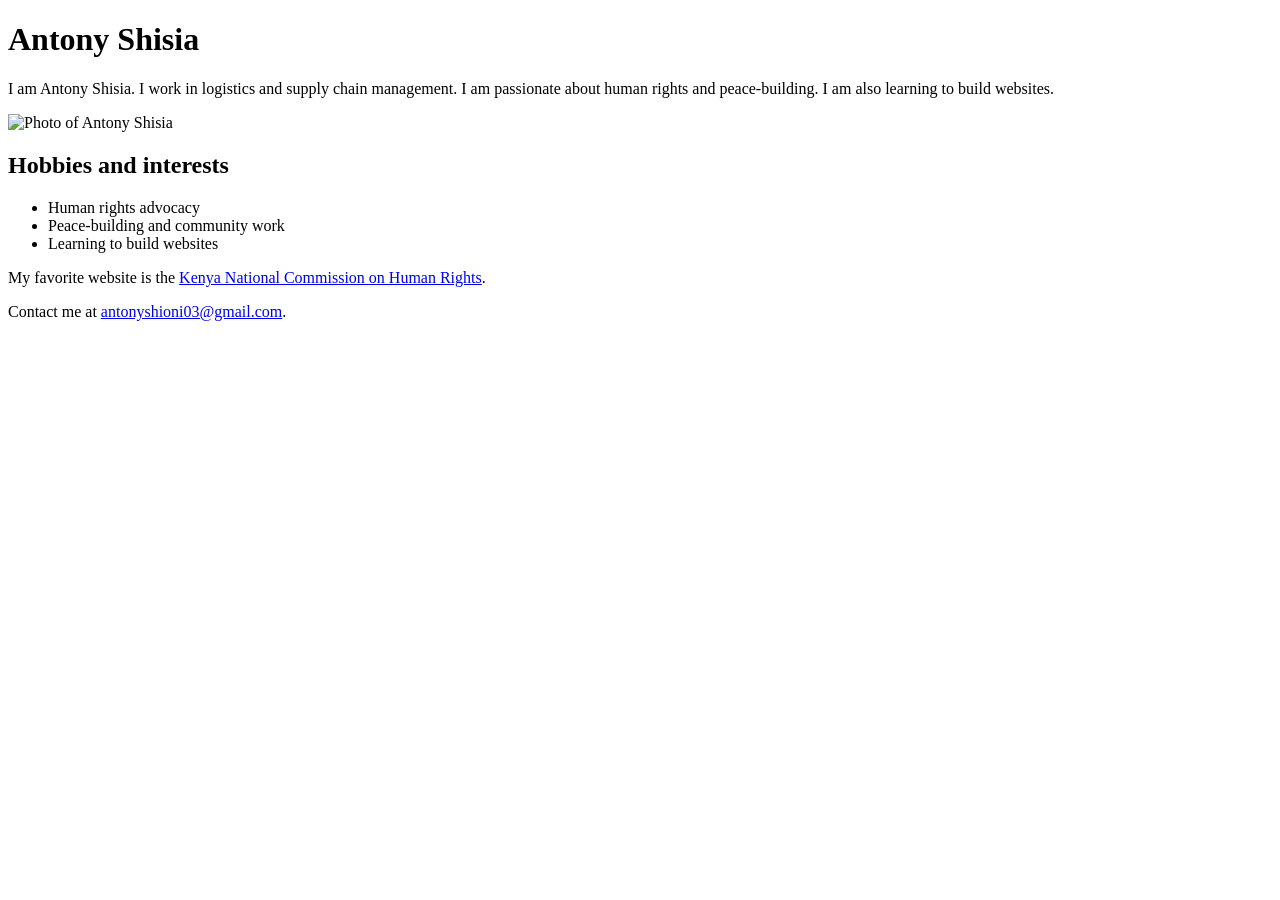
==== index.html @ 663ca8ed "Add files via upload" ====
<!DOCTYPE html>
<html lang="en">
<head>
    <meta charset="UTF-8">
    <meta name="viewport" content="width=device-width, initial-scale=1.0">
    <title>Antony Shisia - About Me</title>
</head>
<body>
    <h1>Antony Shisia</h1>
 
    <p>
        I am Antony Shisia. I work in logistics and supply chain management. I am passionate about human rights and peace-building. I am also learning to build websites.
    </p>
 
    <img
    src="images/antony.png"
    alt="Photo of Antony Shisia"
        width="400"
        height="300"
    >
 
    <h2>Hobbies and interests</h2>
    <ul>
        <li>Human rights advocacy</li>
        <li>Peace-building and community work</li>
        <li>Learning to build websites</li>
    </ul>
 
    <p>
        My favorite website is the
        <a href="https://www.knchr.org/">Kenya National Commission on Human Rights</a>.
    </p>
 
    <p>
        Contact me at
        <a href="mailto:antonyshioni03@gmail.com">antonyshioni03@gmail.com</a>.
    </p>
</body>
</html>
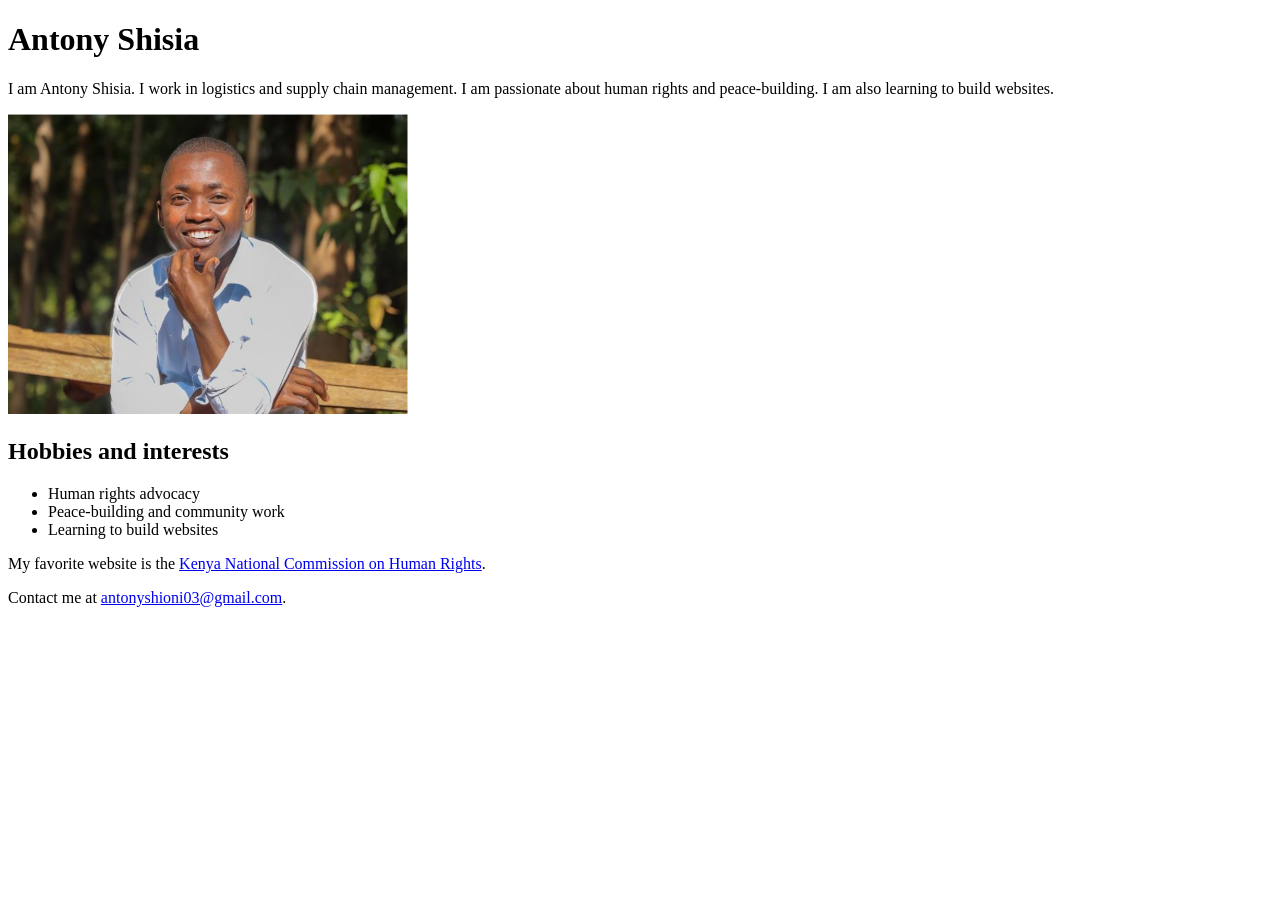
==== commit c39799e5: "Fix image source and maintain HTML structure Updated image source path and ensured proper HTML struc" ====
--- a/index.html
+++ b/index.html
@@ -13,7 +13,7 @@
     </p>
  
     <img
-    src="images/antony.png"
+    src="antony.png"
     alt="Photo of Antony Shisia"
         width="400"
         height="300"
@@ -36,4 +36,4 @@
         <a href="mailto:antonyshioni03@gmail.com">antonyshioni03@gmail.com</a>.
     </p>
 </body>
-</html>+</html>
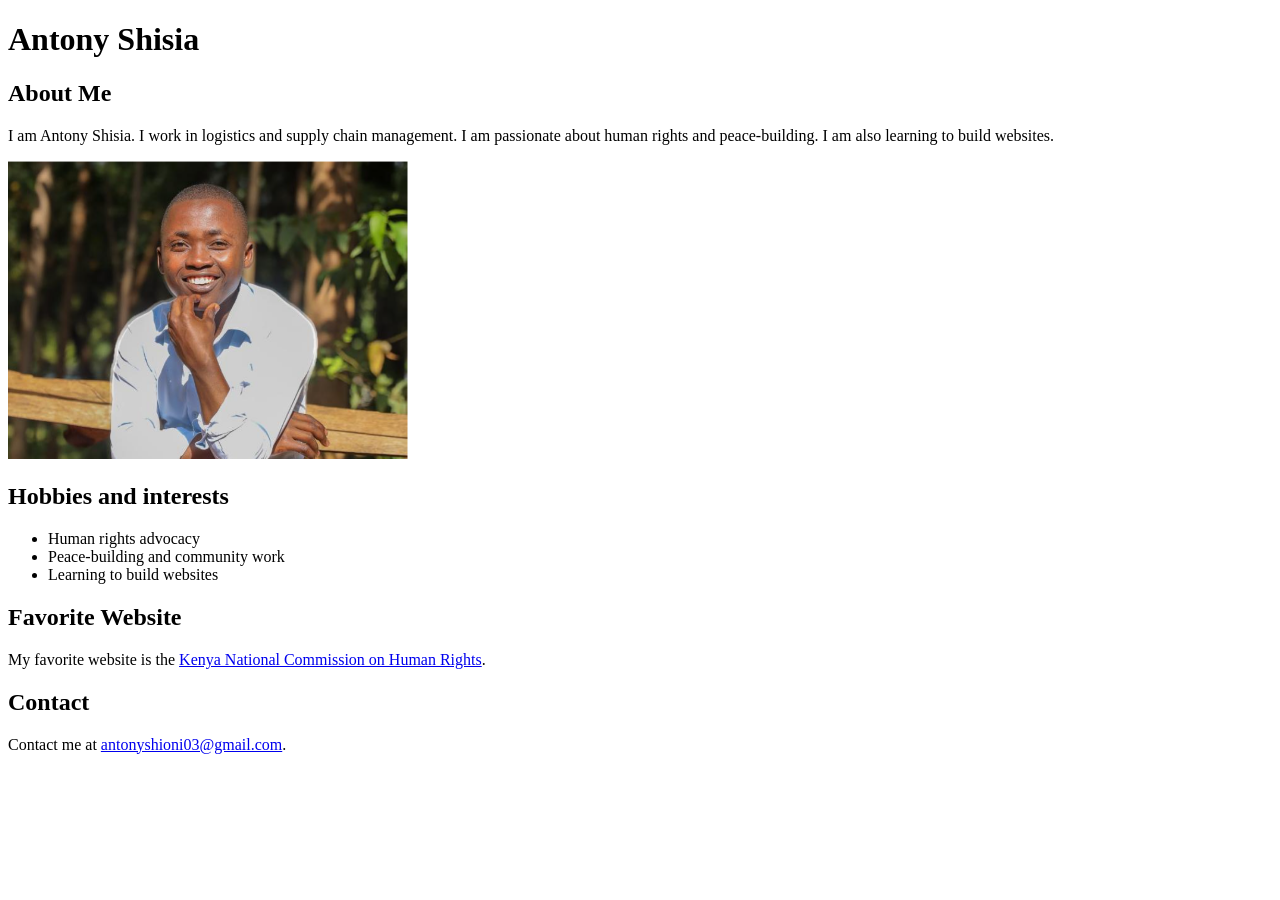
==== commit b5629ba6: "improve accessibility Refactored HTML structure to include main section and improved headings." ====
--- a/index.html
+++ b/index.html
@@ -6,34 +6,37 @@
     <title>Antony Shisia - About Me</title>
 </head>
 <body>
-    <h1>Antony Shisia</h1>
- 
-    <p>
-        I am Antony Shisia. I work in logistics and supply chain management. I am passionate about human rights and peace-building. I am also learning to build websites.
-    </p>
- 
-    <img
-    src="antony.png"
-    alt="Photo of Antony Shisia"
-        width="400"
-        height="300"
-    >
- 
-    <h2>Hobbies and interests</h2>
-    <ul>
-        <li>Human rights advocacy</li>
-        <li>Peace-building and community work</li>
-        <li>Learning to build websites</li>
-    </ul>
- 
-    <p>
-        My favorite website is the
-        <a href="https://www.knchr.org/">Kenya National Commission on Human Rights</a>.
-    </p>
- 
-    <p>
-        Contact me at
-        <a href="mailto:antonyshioni03@gmail.com">antonyshioni03@gmail.com</a>.
-    </p>
+    <main>
+        <h1>Antony Shisia</h1>
+
+        <h2>About Me</h2>
+        <p>
+            I am Antony Shisia. I work in logistics and supply chain management. I am passionate about human rights and peace-building. I am also learning to build websites.
+        </p>
+
+        <img
+            src="antony.png"
+            alt="Photo of Antony Shisia"
+            width="400">
+
+        <h2>Hobbies and interests</h2>
+        <ul>
+            <li>Human rights advocacy</li>
+            <li>Peace-building and community work</li>
+            <li>Learning to build websites</li>
+        </ul>
+
+        <h2>Favorite Website</h2>
+        <p>
+            My favorite website is the
+            <a href="https://www.knchr.org/">Kenya National Commission on Human Rights</a>.
+        </p>
+
+        <h2>Contact</h2>
+        <p>
+            Contact me at
+            <a href="mailto:antonyshioni03@gmail.com">antonyshioni03@gmail.com</a>.
+        </p>
+    </main>
 </body>
 </html>
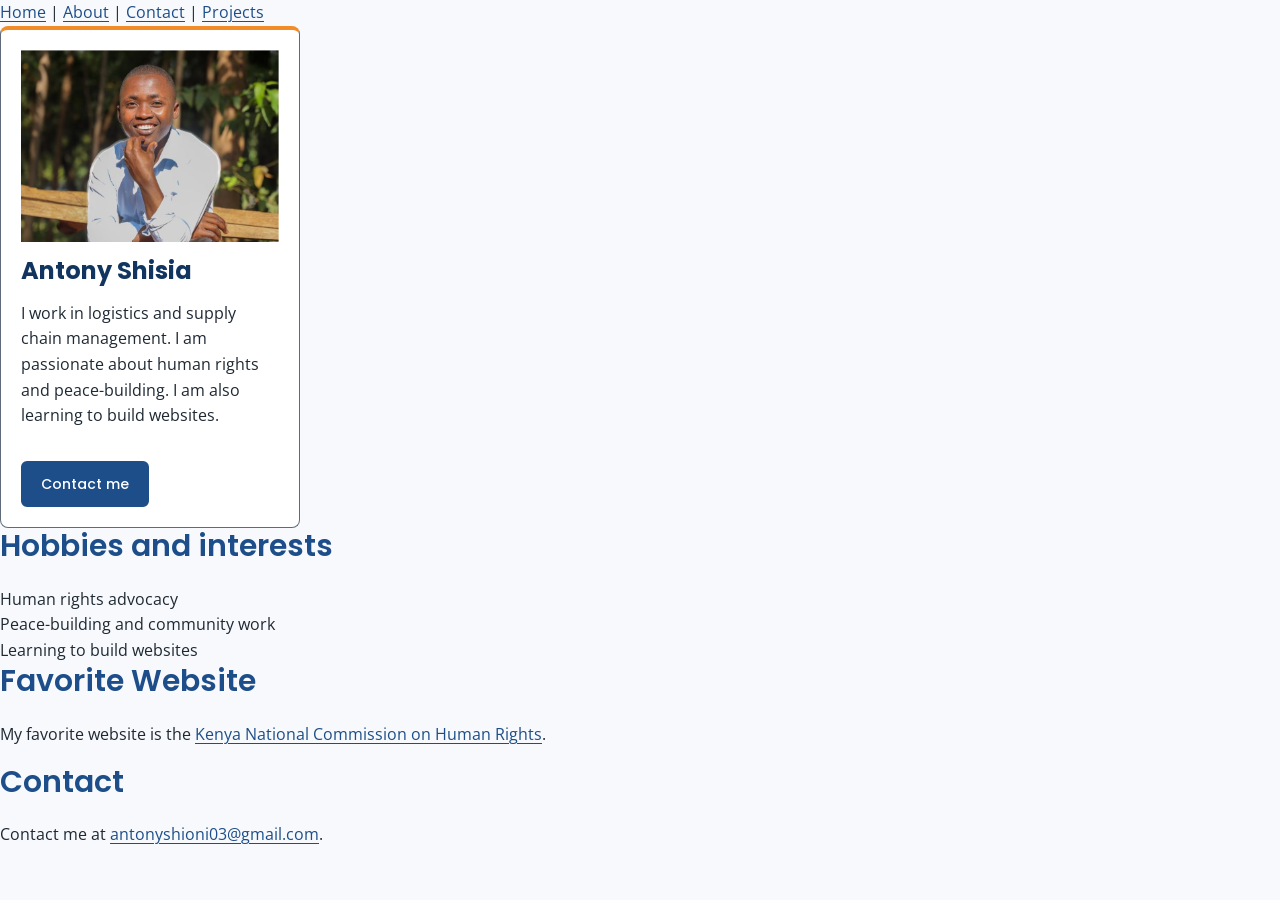
==== commit c379a975: "Add colour system with CSS custom properties" ====
--- a/index.html
+++ b/index.html
@@ -3,21 +3,28 @@
 <head>
     <meta charset="UTF-8">
     <meta name="viewport" content="width=device-width, initial-scale=1.0">
-    <title>Antony Shisia - About Me</title>
+    <title>Antony Shisia | Portfolio</title>
+    <link rel="stylesheet" href="styles.css">
 </head>
 <body>
+    <nav>
+        <a href="index.html">Home</a> |
+        <a href="about.html">About</a> |
+        <a href="contact.html">Contact</a> |
+        <a href="projects.html">Projects</a>
+    </nav>
     <main>
-        <h1>Antony Shisia</h1>
-
-        <h2>About Me</h2>
-        <p>
-            I am Antony Shisia. I work in logistics and supply chain management. I am passionate about human rights and peace-building. I am also learning to build websites.
-        </p>
-
-        <img
-            src="antony.png"
-            alt="Photo of Antony Shisia"
-            width="400">
+        <article class="card">
+            <img
+                src="antony.png"
+                alt="Photo of Antony Shisia"
+                width="400">
+            <h1>Antony Shisia</h1>
+            <p>
+                I work in logistics and supply chain management. I am passionate about human rights and peace-building. I am also learning to build websites.
+            </p>
+            <a class="card-button" href="mailto:antonyshioni03@gmail.com">Contact me</a>
+        </article>
 
         <h2>Hobbies and interests</h2>
         <ul>
--- a/styles.css
+++ b/styles.css
@@ -0,0 +1,219 @@
+/* ===== Fonts ===== */
+@import url("https://fonts.googleapis.com/css2?family=Open+Sans:wght@400;600&family=Poppins:wght@500;600;700&display=swap");
+
+/* ===== Design tokens ===== */
+:root {
+    /* Font families */
+    --font-heading: "Poppins", sans-serif;
+    --font-body: "Open Sans", sans-serif;
+
+    /* Type scale */
+    --font-xs: 0.75rem;    /* 12px */
+    --font-sm: 0.875rem;   /* 14px */
+    --font-base: 1rem;     /* 16px */
+    --font-lg: 1.125rem;   /* 18px */
+    --font-xl: 1.25rem;    /* 20px */
+    --font-2xl: 1.5rem;    /* 24px */
+    --font-3xl: 1.875rem;  /* 30px */
+    --font-4xl: 2.25rem;   /* 36px */
+
+    /* Colour system */
+    --color-primary: #1D4E89;
+    --color-secondary: #F28C28;
+    --color-background: #F7F9FC;
+    --color-text: #1F2933;
+    --color-muted: #5F6B7A;
+
+    /* Variations */
+    --color-primary-light: #DCE8F7;
+    --color-primary-dark: #123560;
+    --color-surface: #FFFFFF;
+}
+
+* {
+    margin: 0;
+    padding: 0;
+    box-sizing: border-box;
+}
+
+/* ===== Base ===== */
+body {
+    font-family: var(--font-body);
+    font-size: var(--font-base);
+    line-height: 1.6;
+    color: var(--color-text);
+    background-color: var(--color-background);
+}
+
+/* ===== Headings ===== */
+h1, h2, h3, h4, h5, h6 {
+    font-family: var(--font-heading);
+    color: var(--color-text);
+    line-height: 1.2;
+    margin: 0 0 0.75em;
+}
+
+h1 { font-size: var(--font-4xl); font-weight: 700; color: var(--color-primary-dark); }
+h2 { font-size: var(--font-3xl); font-weight: 600; color: var(--color-primary); }
+h3 { font-size: var(--font-2xl); font-weight: 600; }
+h4 { font-size: var(--font-xl);  font-weight: 500; }
+h5 { font-size: var(--font-lg);  font-weight: 500; }
+h6 { font-size: var(--font-base); font-weight: 500; }
+
+/* ===== Text ===== */
+p {
+    font-size: var(--font-base);
+    margin-bottom: 1em;
+}
+
+small,
+.small-text {
+    font-size: var(--font-sm);
+    color: var(--color-muted);
+}
+
+/* ===== Links ===== */
+a {
+    color: var(--color-primary);
+    text-decoration: underline;
+    text-underline-offset: 3px;
+    transition: color 0.2s ease;
+}
+
+a:hover {
+    color: var(--color-primary-dark);
+    text-decoration-color: var(--color-secondary);
+}
+
+a:focus-visible,
+button:focus-visible {
+    outline: 3px solid var(--color-secondary);
+    outline-offset: 2px;
+}
+
+/* ===== Buttons ===== */
+.btn,
+.card-button {
+    display: inline-block;
+    padding: 10px 18px;
+    border: 2px solid var(--color-primary);
+    border-radius: 6px;
+    background-color: var(--color-primary);
+    color: #fff;
+    font-family: var(--font-heading);
+    font-size: var(--font-sm);
+    font-weight: 500;
+    text-decoration: none;
+    cursor: pointer;
+    transition: background-color 0.2s ease, border-color 0.2s ease;
+}
+
+.btn:hover,
+.card-button:hover {
+    background-color: var(--color-primary-dark);
+    border-color: var(--color-primary-dark);
+    color: #fff;
+}
+
+/* Accent button */
+.btn-secondary {
+    background-color: var(--color-secondary);
+    border-color: var(--color-secondary);
+    color: var(--color-text);
+}
+
+.btn-secondary:hover {
+    background-color: #d97a1c;
+    border-color: #d97a1c;
+    color: var(--color-text);
+}
+
+/* ===== Card ===== */
+.card {
+    display: flex;
+    flex-direction: column;
+    width: 300px;
+    padding: 20px;
+    border: 1px solid var(--color-muted);
+    border-top: 4px solid var(--color-secondary);
+    border-radius: 8px;
+    background-color: var(--color-surface);
+}
+
+.card img {
+    display: block;
+    width: 100%;
+    height: auto;
+    margin-bottom: 15px;
+}
+
+.card h1 {
+    margin-bottom: 15px;
+    font-size: var(--font-2xl);
+}
+
+.card-button {
+    align-self: flex-start;
+    margin-top: 16px;
+}
+
+/* ===== Section backgrounds ===== */
+.section-light {
+    background-color: var(--color-primary-light);
+    padding: 40px 20px;
+}
+
+/* ===== Box model demo ===== */
+.container {
+    background-color: #cfe2ff;
+    padding: 10px;
+    max-width: 500px;
+}
+
+.box {
+    width: 200px;
+    box-sizing: content-box; /* shows the classic box model */
+}
+
+/* 1. Content */
+.content-box {
+    background-color: #ffd166;
+    height: 60px;
+}
+
+/* 2. Padding: bigger click area */
+.padding-box {
+    display: block;
+    padding: 30px;
+    background-color: #90e0a8;
+    color: #263238;
+    text-decoration: none;
+    margin-top: 10px;
+}
+.padding-box:hover {
+    background-color: #52b788;
+}
+
+/* 3. Border */
+.border-box {
+    border: 6px solid #d62828;
+    padding: 20px;
+    background-color: white;
+    margin-top: 10px;
+}
+
+/* 4. Margin: space between boxes */
+.margin-box {
+    border: 2px solid #333;
+    padding: 10px;
+    background-color: #f8c8dc;
+    margin: 40px 0;
+}
+
+/* ===== Debug exercise ===== */
+.broken-box {
+    box-sizing: border-box;
+    width: 300px;
+    padding: 20px;
+    border: none;
+}
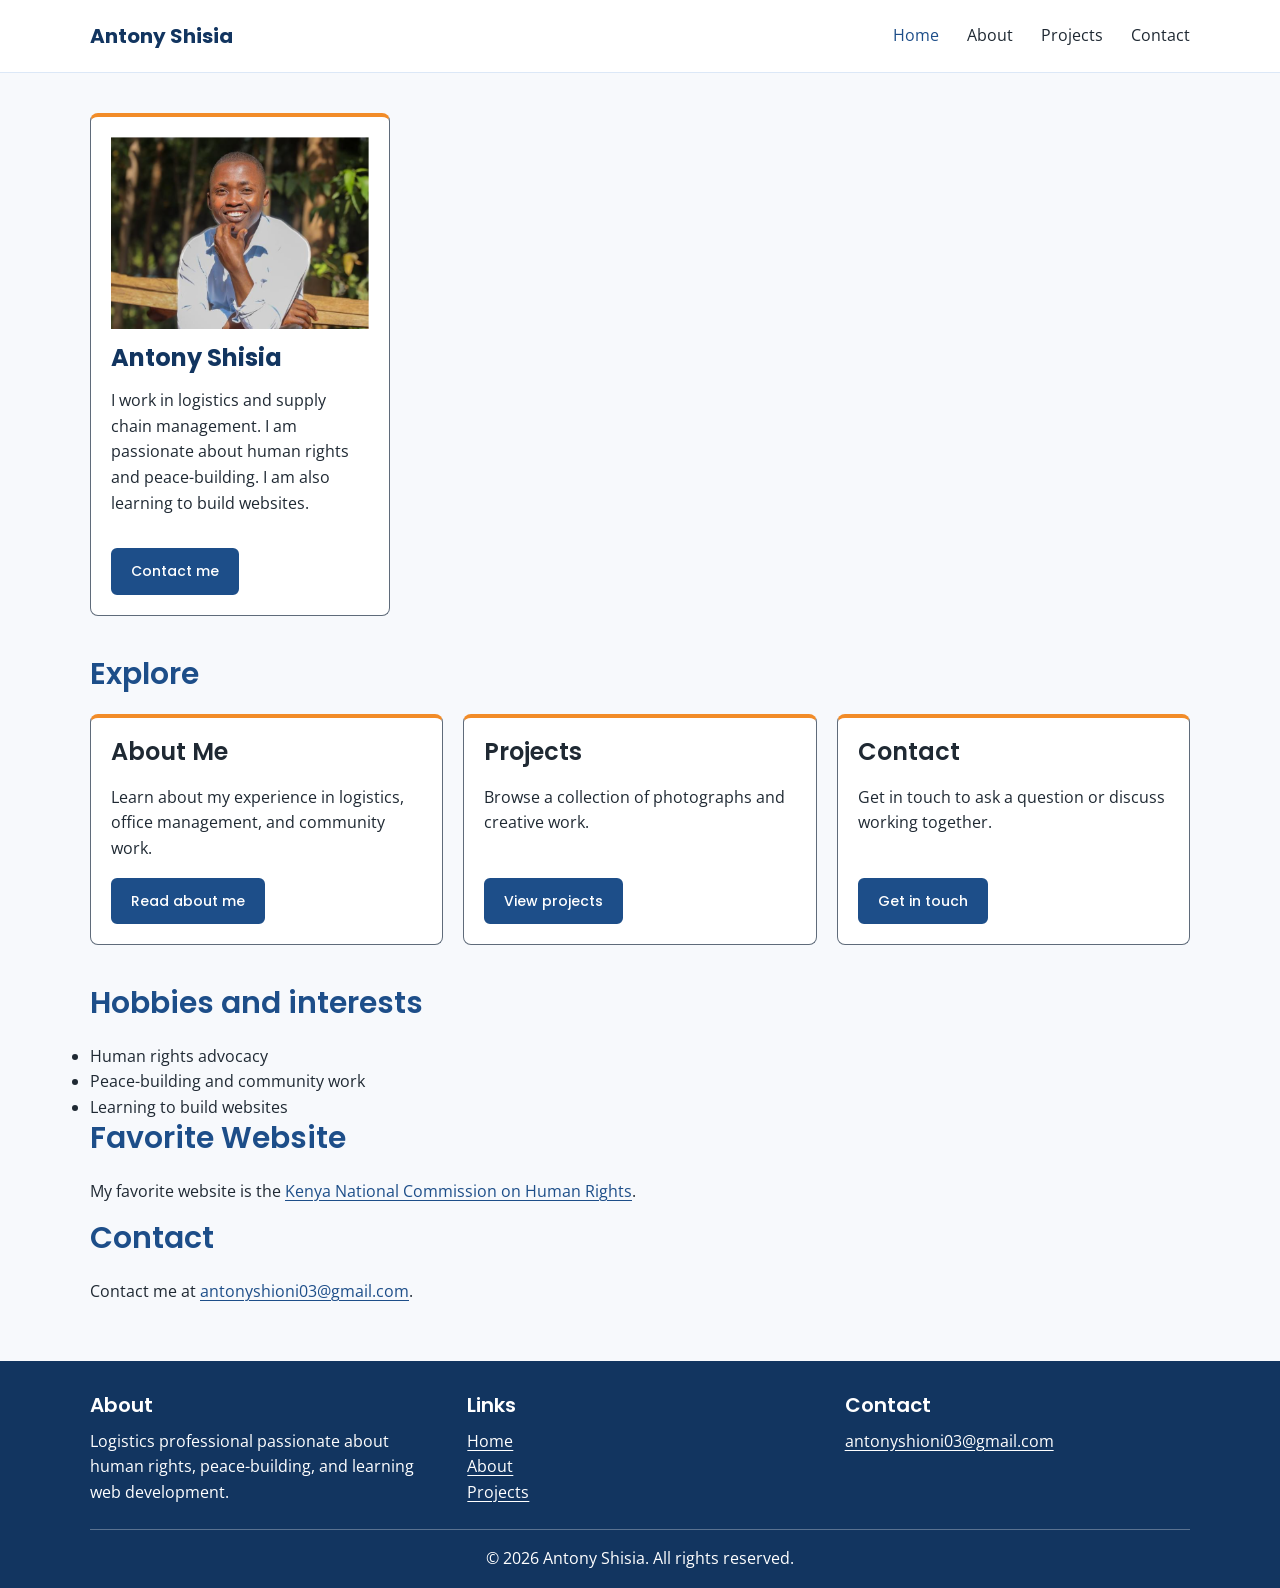
==== commit 2998a88c: "Add three-colum footer layout" ====
--- a/index.html
+++ b/index.html
@@ -7,13 +7,20 @@
     <link rel="stylesheet" href="styles.css">
 </head>
 <body>
-    <nav>
-        <a href="index.html">Home</a> |
-        <a href="about.html">About</a> |
-        <a href="contact.html">Contact</a> |
-        <a href="projects.html">Projects</a>
-    </nav>
-    <main>
+    <header class="site-header">
+        <div class="nav-container">
+            <a class="logo" href="index.html">Antony Shisia</a>
+            <nav aria-label="Main navigation">
+                <ul class="nav-links">
+                    <li><a href="index.html" aria-current="page">Home</a></li>
+                    <li><a href="about.html">About</a></li>
+                    <li><a href="day-4-gallery.html">Projects</a></li>
+                    <li><a href="day-3-contact.html">Contact</a></li>
+                </ul>
+            </nav>
+        </div>
+    </header>
+    <main class="page-container">
         <article class="card">
             <img
                 src="antony.png"
@@ -25,6 +32,27 @@
             </p>
             <a class="card-button" href="mailto:antonyshioni03@gmail.com">Contact me</a>
         </article>
+
+        <section class="card-section" aria-labelledby="explore-title">
+            <h2 id="explore-title">Explore</h2>
+            <div class="card-row">
+                <article class="card">
+                    <h3>About Me</h3>
+                    <p>Learn about my experience in logistics, office management, and community work.</p>
+                    <a class="card-button" href="about.html">Read about me</a>
+                </article>
+                <article class="card">
+                    <h3>Projects</h3>
+                    <p>Browse a collection of photographs and creative work.</p>
+                    <a class="card-button" href="day-4-gallery.html">View projects</a>
+                </article>
+                <article class="card">
+                    <h3>Contact</h3>
+                    <p>Get in touch to ask a question or discuss working together.</p>
+                    <a class="card-button" href="day-3-contact.html">Get in touch</a>
+                </article>
+            </div>
+        </section>
 
         <h2>Hobbies and interests</h2>
         <ul>
@@ -45,5 +73,26 @@
             <a href="mailto:antonyshioni03@gmail.com">antonyshioni03@gmail.com</a>.
         </p>
     </main>
+    <footer class="site-footer">
+        <div class="footer-columns">
+            <section aria-labelledby="footer-about-title">
+                <h2 id="footer-about-title">About</h2>
+                <p>Logistics professional passionate about human rights, peace-building, and learning web development.</p>
+            </section>
+            <nav aria-labelledby="footer-links-title">
+                <h2 id="footer-links-title">Links</h2>
+                <ul>
+                    <li><a href="index.html">Home</a></li>
+                    <li><a href="about.html">About</a></li>
+                    <li><a href="day-4-gallery.html">Projects</a></li>
+                </ul>
+            </nav>
+            <section aria-labelledby="footer-contact-title">
+                <h2 id="footer-contact-title">Contact</h2>
+                <p><a href="mailto:antonyshioni03@gmail.com">antonyshioni03@gmail.com</a></p>
+            </section>
+        </div>
+        <p class="copyright">&copy; 2026 Antony Shisia. All rights reserved.</p>
+    </footer>
 </body>
 </html>
--- a/styles.css
+++ b/styles.css
@@ -89,6 +89,55 @@
 button:focus-visible {
     outline: 3px solid var(--color-secondary);
     outline-offset: 2px;
+}
+
+/* ===== Navigation ===== */
+.site-header {
+    background-color: var(--color-surface);
+    border-bottom: 1px solid var(--color-primary-light);
+}
+
+.nav-container {
+    display: flex;
+    align-items: center;
+    justify-content: space-between;
+    gap: 24px;
+    width: min(1100px, calc(100% - 40px));
+    min-height: 72px;
+    margin: 0 auto;
+}
+
+.logo {
+    color: var(--color-primary-dark);
+    font-family: var(--font-heading);
+    font-size: var(--font-xl);
+    font-weight: 700;
+    text-decoration: none;
+}
+
+.nav-links {
+    display: flex;
+    align-items: center;
+    justify-content: flex-end;
+    flex-wrap: wrap;
+    gap: 12px 28px;
+    list-style: none;
+}
+
+.nav-links a {
+    color: var(--color-text);
+    text-decoration: none;
+}
+
+.nav-links a:hover,
+.nav-links a[aria-current="page"] {
+    color: var(--color-primary);
+}
+
+.page-container {
+    width: min(1100px, calc(100% - 40px));
+    margin: 0 auto;
+    padding: 40px 0;
 }
 
 /* ===== Buttons ===== */
@@ -157,10 +206,92 @@
     margin-top: 16px;
 }
 
+.card-section {
+    margin: 40px 0;
+}
+
+.card-row {
+    display: flex;
+    flex-wrap: wrap;
+    align-items: stretch;
+    gap: 20px;
+}
+
+.card-row .card {
+    flex: 1 1 240px;
+    width: auto;
+}
+
+.card-row .card-button {
+    margin-top: auto;
+}
+
+/* ===== Footer ===== */
+.site-footer {
+    padding: 32px max(20px, calc((100% - 1100px) / 2)) 16px;
+    background-color: var(--color-primary-dark);
+    color: var(--color-surface);
+}
+
+.footer-columns {
+    display: grid;
+    grid-template-columns: repeat(3, minmax(0, 1fr));
+    gap: 32px;
+}
+
+.footer-columns h2 {
+    margin-bottom: 12px;
+    color: var(--color-surface);
+    font-size: var(--font-xl);
+}
+
+.footer-columns p {
+    margin-bottom: 0;
+}
+
+.footer-columns ul {
+    list-style: none;
+}
+
+.site-footer a {
+    color: var(--color-surface);
+}
+
+.copyright {
+    margin: 24px 0 0;
+    padding-top: 16px;
+    border-top: 1px solid rgb(255 255 255 / 30%);
+    text-align: center;
+}
+
 /* ===== Section backgrounds ===== */
 .section-light {
     background-color: var(--color-primary-light);
     padding: 40px 20px;
+}
+
+@media (max-width: 600px) {
+    .nav-container {
+        flex-direction: column;
+        align-items: flex-start;
+        justify-content: center;
+        gap: 8px;
+        padding: 12px 0;
+    }
+
+    .nav-links {
+        justify-content: flex-start;
+        gap: 8px 20px;
+    }
+
+    .page-container {
+        padding: 28px 0;
+    }
+
+    .footer-columns {
+        grid-template-columns: 1fr;
+        gap: 20px;
+    }
 }
 
 /* ===== Box model demo ===== */
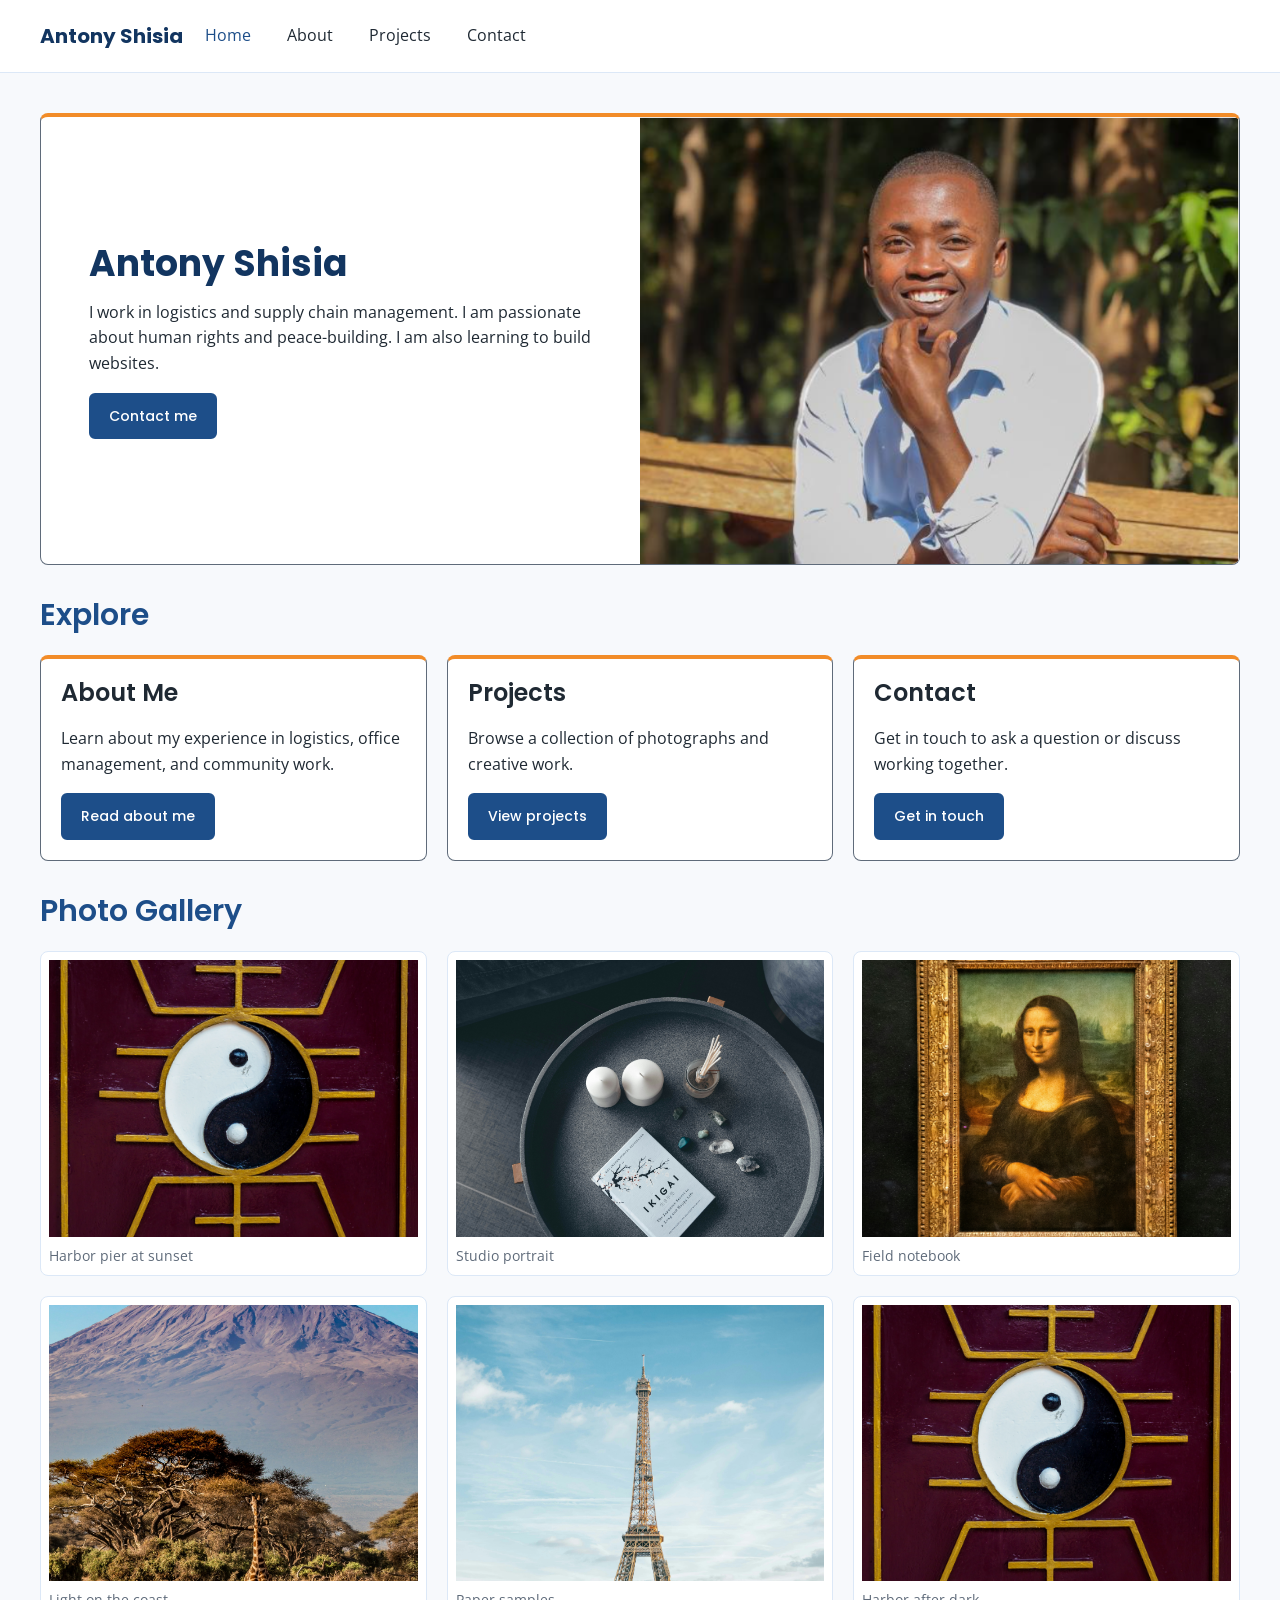
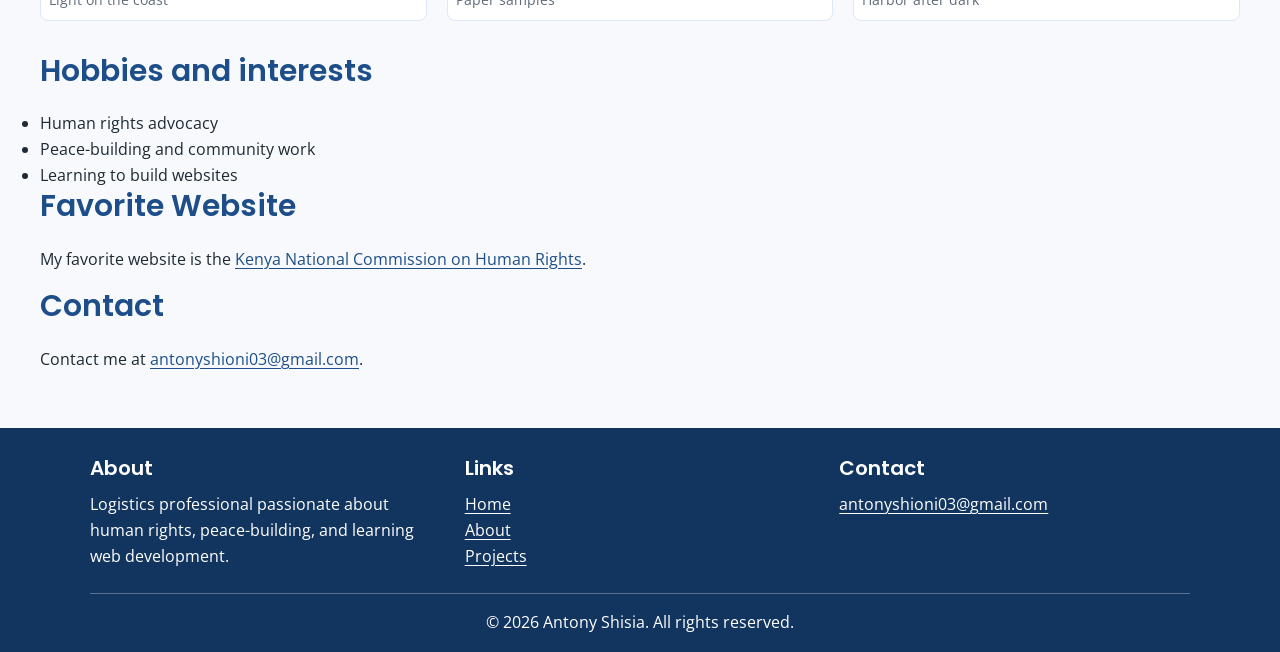
==== commit 37fb848d: "Implement responsive portfolio layouts Co-authored-by: Copilot <223556219+Copilot@users.noreply.gith" ====
--- a/index.html
+++ b/index.html
@@ -10,27 +10,30 @@
     <header class="site-header">
         <div class="nav-container">
             <a class="logo" href="index.html">Antony Shisia</a>
-            <nav aria-label="Main navigation">
+            <input class="nav-toggle" type="checkbox" id="nav-toggle" aria-label="Toggle navigation menu" aria-controls="main-navigation">
+            <label class="nav-toggle-label" for="nav-toggle" aria-hidden="true">
+                <span></span><span></span><span></span>
+            </label>
+            <nav class="primary-nav" id="main-navigation" aria-label="Main navigation">
                 <ul class="nav-links">
                     <li><a href="index.html" aria-current="page">Home</a></li>
                     <li><a href="about.html">About</a></li>
-                    <li><a href="day-4-gallery.html">Projects</a></li>
-                    <li><a href="day-3-contact.html">Contact</a></li>
+                    <li><a href="projects.html">Projects</a></li>
+                    <li><a href="contact.html">Contact</a></li>
                 </ul>
             </nav>
         </div>
     </header>
-    <main class="page-container">
-        <article class="card">
-            <img
-                src="antony.png"
-                alt="Photo of Antony Shisia"
-                width="400">
-            <h1>Antony Shisia</h1>
-            <p>
-                I work in logistics and supply chain management. I am passionate about human rights and peace-building. I am also learning to build websites.
-            </p>
-            <a class="card-button" href="mailto:antonyshioni03@gmail.com">Contact me</a>
+    <main class="page-container home-page">
+        <article class="card home-hero">
+            <img src="antony.png" alt="Photo of Antony Shisia" width="400">
+            <div class="home-hero-content">
+                <h1>Antony Shisia</h1>
+                <p>
+                    I work in logistics and supply chain management. I am passionate about human rights and peace-building. I am also learning to build websites.
+                </p>
+                <a class="card-button" href="contact.html">Contact me</a>
+            </div>
         </article>
 
         <section class="card-section" aria-labelledby="explore-title">
@@ -44,14 +47,56 @@
                 <article class="card">
                     <h3>Projects</h3>
                     <p>Browse a collection of photographs and creative work.</p>
-                    <a class="card-button" href="day-4-gallery.html">View projects</a>
+                    <a class="card-button" href="projects.html">View projects</a>
                 </article>
                 <article class="card">
                     <h3>Contact</h3>
                     <p>Get in touch to ask a question or discuss working together.</p>
-                    <a class="card-button" href="day-3-contact.html">Get in touch</a>
+                    <a class="card-button" href="contact.html">Get in touch</a>
                 </article>
             </div>
+        </section>
+
+        <section class="gallery-section" aria-labelledby="gallery-title">
+            <h2 id="gallery-title">Photo Gallery</h2>
+            <ul class="photo-gallery">
+                <li>
+                    <figure>
+                        <img src="images/alexanderschimmeck-unsplash.jpg" alt="Pier and blue water at sunset">
+                        <figcaption>Harbor pier at sunset</figcaption>
+                    </figure>
+                </li>
+                <li>
+                    <figure>
+                        <img src="images/pixie.jpg" alt="Portrait in warm studio light">
+                        <figcaption>Studio portrait</figcaption>
+                    </figure>
+                </li>
+                <li>
+                    <figure>
+                        <img src="images/jimmy%20unsplash.jpg" alt="Notebook and writing desk in natural light">
+                        <figcaption>Field notebook</figcaption>
+                    </figure>
+                </li>
+                <li>
+                    <figure>
+                        <img src="images/stephan-bechert%20unsplash.jpg" alt="Lighthouse above the coast at dusk">
+                        <figcaption>Light on the coast</figcaption>
+                    </figure>
+                </li>
+                <li>
+                    <figure>
+                        <img src="images/anthonydelanoix%20unsplash.jpg" alt="Paper and layered material samples">
+                        <figcaption>Paper samples</figcaption>
+                    </figure>
+                </li>
+                <li>
+                    <figure>
+                        <img src="images/alexanderschimmeck-unsplash.jpg" alt="Harbor seen at dusk">
+                        <figcaption>Harbor after dark</figcaption>
+                    </figure>
+                </li>
+            </ul>
         </section>
 
         <h2>Hobbies and interests</h2>
@@ -84,7 +129,7 @@
                 <ul>
                     <li><a href="index.html">Home</a></li>
                     <li><a href="about.html">About</a></li>
-                    <li><a href="day-4-gallery.html">Projects</a></li>
+                    <li><a href="projects.html">Projects</a></li>
                 </ul>
             </nav>
             <section aria-labelledby="footer-contact-title">
--- a/styles.css
+++ b/styles.css
@@ -45,6 +45,10 @@
     background-color: var(--color-background);
 }
 
+img {
+    max-width: 100%;
+}
+
 /* ===== Headings ===== */
 h1, h2, h3, h4, h5, h6 {
     font-family: var(--font-heading);
@@ -99,12 +103,13 @@
 
 .nav-container {
     display: flex;
+    flex-wrap: wrap;
     align-items: center;
-    justify-content: space-between;
-    gap: 24px;
-    width: min(1100px, calc(100% - 40px));
-    min-height: 72px;
+    gap: 8px 16px;
+    width: calc(100% - 32px);
+    min-height: 64px;
     margin: 0 auto;
+    padding: 8px 0;
 }
 
 .logo {
@@ -115,16 +120,59 @@
     text-decoration: none;
 }
 
+.nav-toggle {
+    position: absolute;
+    width: 1px;
+    height: 1px;
+    overflow: hidden;
+    clip: rect(0, 0, 0, 0);
+    white-space: nowrap;
+    clip-path: inset(50%);
+}
+
+.nav-toggle-label {
+    display: flex;
+    width: 44px;
+    height: 44px;
+    flex-direction: column;
+    align-items: center;
+    justify-content: center;
+    gap: 5px;
+    margin-left: auto;
+    border: 1px solid var(--color-primary-light);
+    border-radius: 6px;
+    cursor: pointer;
+}
+
+.nav-toggle-label span {
+    display: block;
+    width: 20px;
+    height: 2px;
+    background-color: var(--color-primary-dark);
+}
+
+.nav-toggle:focus-visible + .nav-toggle-label {
+    outline: 3px solid var(--color-secondary);
+    outline-offset: 2px;
+}
+
+.primary-nav {
+    flex-basis: 100%;
+}
+
 .nav-links {
-    display: flex;
-    align-items: center;
-    justify-content: flex-end;
-    flex-wrap: wrap;
-    gap: 12px 28px;
+    display: none;
+    gap: 4px;
     list-style: none;
 }
 
+.nav-toggle:checked ~ .primary-nav .nav-links {
+    display: grid;
+}
+
 .nav-links a {
+    display: block;
+    padding: 10px 8px;
     color: var(--color-text);
     text-decoration: none;
 }
@@ -135,9 +183,9 @@
 }
 
 .page-container {
-    width: min(1100px, calc(100% - 40px));
+    width: calc(100% - 32px);
     margin: 0 auto;
-    padding: 40px 0;
+    padding: 28px 0;
 }
 
 /* ===== Buttons ===== */
@@ -207,36 +255,205 @@
 }
 
 .card-section {
-    margin: 40px 0;
+    margin: 32px 0;
 }
 
 .card-row {
-    display: flex;
-    flex-wrap: wrap;
+    display: grid;
+    grid-template-columns: 1fr;
+    gap: 20px;
+}
+
+.card-row .card {
+    width: auto;
+}
+
+.card-row .card-button {
+    margin-top: auto;
+}
+
+/* ===== Photo gallery ===== */
+.gallery-section {
+    margin: 32px 0;
+}
+
+.photo-gallery {
+    display: grid;
+    grid-template-columns: 1fr;
+    gap: 20px;
+    list-style: none;
+}
+
+.photo-gallery figure {
+    height: 100%;
+    padding: 8px;
+    border: 1px solid var(--color-primary-light);
+    border-radius: 8px;
+    background-color: var(--color-surface);
+}
+
+.photo-gallery img {
+    display: block;
+    width: 100%;
+    aspect-ratio: 4 / 3;
+    object-fit: cover;
+}
+
+.photo-gallery figcaption {
+    padding-top: 8px;
+    color: var(--color-muted);
+    font-size: var(--font-sm);
+}
+
+/* ===== Projects grid ===== */
+.project-grid {
+    display: grid;
+    grid-template-columns: 1fr;
     align-items: stretch;
     gap: 20px;
-}
-
-.card-row .card {
-    flex: 1 1 240px;
+    list-style: none;
+}
+
+.project-card {
     width: auto;
-}
-
-.card-row .card-button {
+    min-width: 0;
+}
+
+.project-card img {
+    aspect-ratio: 4 / 3;
+    object-fit: cover;
+}
+
+.project-card h2 {
+    margin-bottom: 12px;
+    font-size: var(--font-2xl);
+}
+
+.project-card .card-button {
     margin-top: auto;
+}
+
+.home-hero {
+    display: grid;
+    grid-template-columns: 1fr;
+    width: 100%;
+    padding: 0;
+    overflow: hidden;
+}
+
+.home-hero img {
+    width: 100%;
+    height: auto;
+    aspect-ratio: 4 / 3;
+    margin: 0;
+    object-fit: cover;
+}
+
+.home-hero-content {
+    padding: 20px;
+}
+
+.home-hero-content h1 {
+    font-size: clamp(2rem, 8vw, var(--font-4xl));
+}
+
+.home-hero-content p {
+    margin-bottom: 0;
+}
+
+.home-hero .card-button {
+    margin-top: 16px;
+}
+
+/* ===== Contact form ===== */
+.contact-layout {
+    display: grid;
+    grid-template-columns: 1fr;
+    gap: 24px;
+    align-items: start;
+}
+
+.contact-form-panel,
+.contact-sidebar {
+    min-width: 0;
+    padding: 20px;
+    border: 1px solid var(--color-primary-light);
+    border-radius: 8px;
+    background-color: var(--color-surface);
+}
+
+.contact-form-panel form,
+.contact-form-panel fieldset,
+.contact-form-panel input:not([type="checkbox"]),
+.contact-form-panel select,
+.contact-form-panel textarea {
+    width: 100%;
+}
+
+.contact-form-panel fieldset {
+    min-width: 0;
+    margin-bottom: 20px;
+    padding: 16px;
+    border: 1px solid var(--color-primary-light);
+}
+
+.contact-form-panel legend {
+    padding: 0 6px;
+    font-family: var(--font-heading);
+    font-weight: 600;
+}
+
+.contact-form-panel label {
+    display: inline-block;
+    margin-bottom: 4px;
+    font-weight: 600;
+}
+
+.contact-form-panel input:not([type="checkbox"]),
+.contact-form-panel select,
+.contact-form-panel textarea {
+    min-height: 44px;
+    padding: 10px;
+    border: 1px solid var(--color-muted);
+    border-radius: 4px;
+    color: var(--color-text);
+    font: inherit;
+}
+
+.contact-form-panel textarea {
+    resize: vertical;
+}
+
+.contact-form-panel input[type="checkbox"] {
+    width: 20px;
+    height: 20px;
+    vertical-align: middle;
+}
+
+.contact-form-panel button {
+    min-height: 44px;
+}
+
+.contact-sidebar h2,
+.contact-sidebar h3 {
+    font-size: var(--font-xl);
+}
+
+.contact-sidebar ul {
+    padding-left: 20px;
 }
 
 /* ===== Footer ===== */
 .site-footer {
-    padding: 32px max(20px, calc((100% - 1100px) / 2)) 16px;
+    padding: 28px 16px 16px;
     background-color: var(--color-primary-dark);
     color: var(--color-surface);
 }
 
 .footer-columns {
     display: grid;
-    grid-template-columns: repeat(3, minmax(0, 1fr));
-    gap: 32px;
+    grid-template-columns: 1fr;
+    gap: 20px;
 }
 
 .footer-columns h2 {
@@ -270,27 +487,110 @@
     padding: 40px 20px;
 }
 
-@media (max-width: 600px) {
+/* Tablet */
+@media (min-width: 768px) {
     .nav-container {
-        flex-direction: column;
-        align-items: flex-start;
-        justify-content: center;
-        gap: 8px;
-        padding: 12px 0;
+        width: calc(100% - 48px);
+        min-height: 72px;
+        flex-wrap: nowrap;
+    }
+
+    .nav-toggle-label {
+        display: none;
+    }
+
+    .primary-nav {
+        flex-basis: auto;
+    }
+
+    .nav-links,
+    .nav-toggle:checked ~ .primary-nav .nav-links {
+        display: flex;
+        align-items: center;
+        justify-content: flex-end;
+        flex-wrap: wrap;
+        gap: 4px 12px;
+    }
+
+    .nav-links a {
+        padding: 10px 6px;
+    }
+
+    .page-container {
+        width: calc(100% - 48px);
+        padding: 40px 0;
+    }
+
+    .photo-gallery,
+    .project-grid {
+        grid-template-columns: repeat(2, minmax(0, 1fr));
+    }
+
+    .footer-columns {
+        grid-template-columns: repeat(3, minmax(0, 1fr));
+        gap: 24px;
+    }
+}
+
+/* Desktop */
+@media (min-width: 1024px) {
+    .nav-container,
+    .page-container {
+        width: min(1100px, calc(100% - 64px));
     }
 
     .nav-links {
-        justify-content: flex-start;
-        gap: 8px 20px;
-    }
-
+        gap: 4px 24px;
+    }
+
+    .home-hero {
+        grid-template-columns: minmax(0, 1fr) minmax(0, 1fr);
+        align-items: stretch;
+    }
+
+    .home-hero img {
+        grid-column: 2;
+        grid-row: 1;
+        height: 100%;
+        min-height: 300px;
+        aspect-ratio: auto;
+    }
+
+    .home-hero-content {
+        grid-column: 1;
+        grid-row: 1;
+        align-self: center;
+        padding: 36px;
+    }
+
+    .card-row {
+        grid-template-columns: repeat(3, minmax(0, 1fr));
+    }
+
+    .photo-gallery,
+    .project-grid {
+        grid-template-columns: repeat(3, minmax(0, 1fr));
+    }
+
+    .contact-layout {
+        grid-template-columns: minmax(0, 2fr) minmax(16rem, 1fr);
+        gap: 32px;
+    }
+
+    .site-footer {
+        padding-inline: max(32px, calc((100% - 1100px) / 2));
+    }
+}
+
+/* Large desktop */
+@media (min-width: 1280px) {
+    .nav-container,
     .page-container {
-        padding: 28px 0;
-    }
-
-    .footer-columns {
-        grid-template-columns: 1fr;
-        gap: 20px;
+        width: min(1200px, calc(100% - 80px));
+    }
+
+    .home-hero-content {
+        padding: 48px;
     }
 }
 
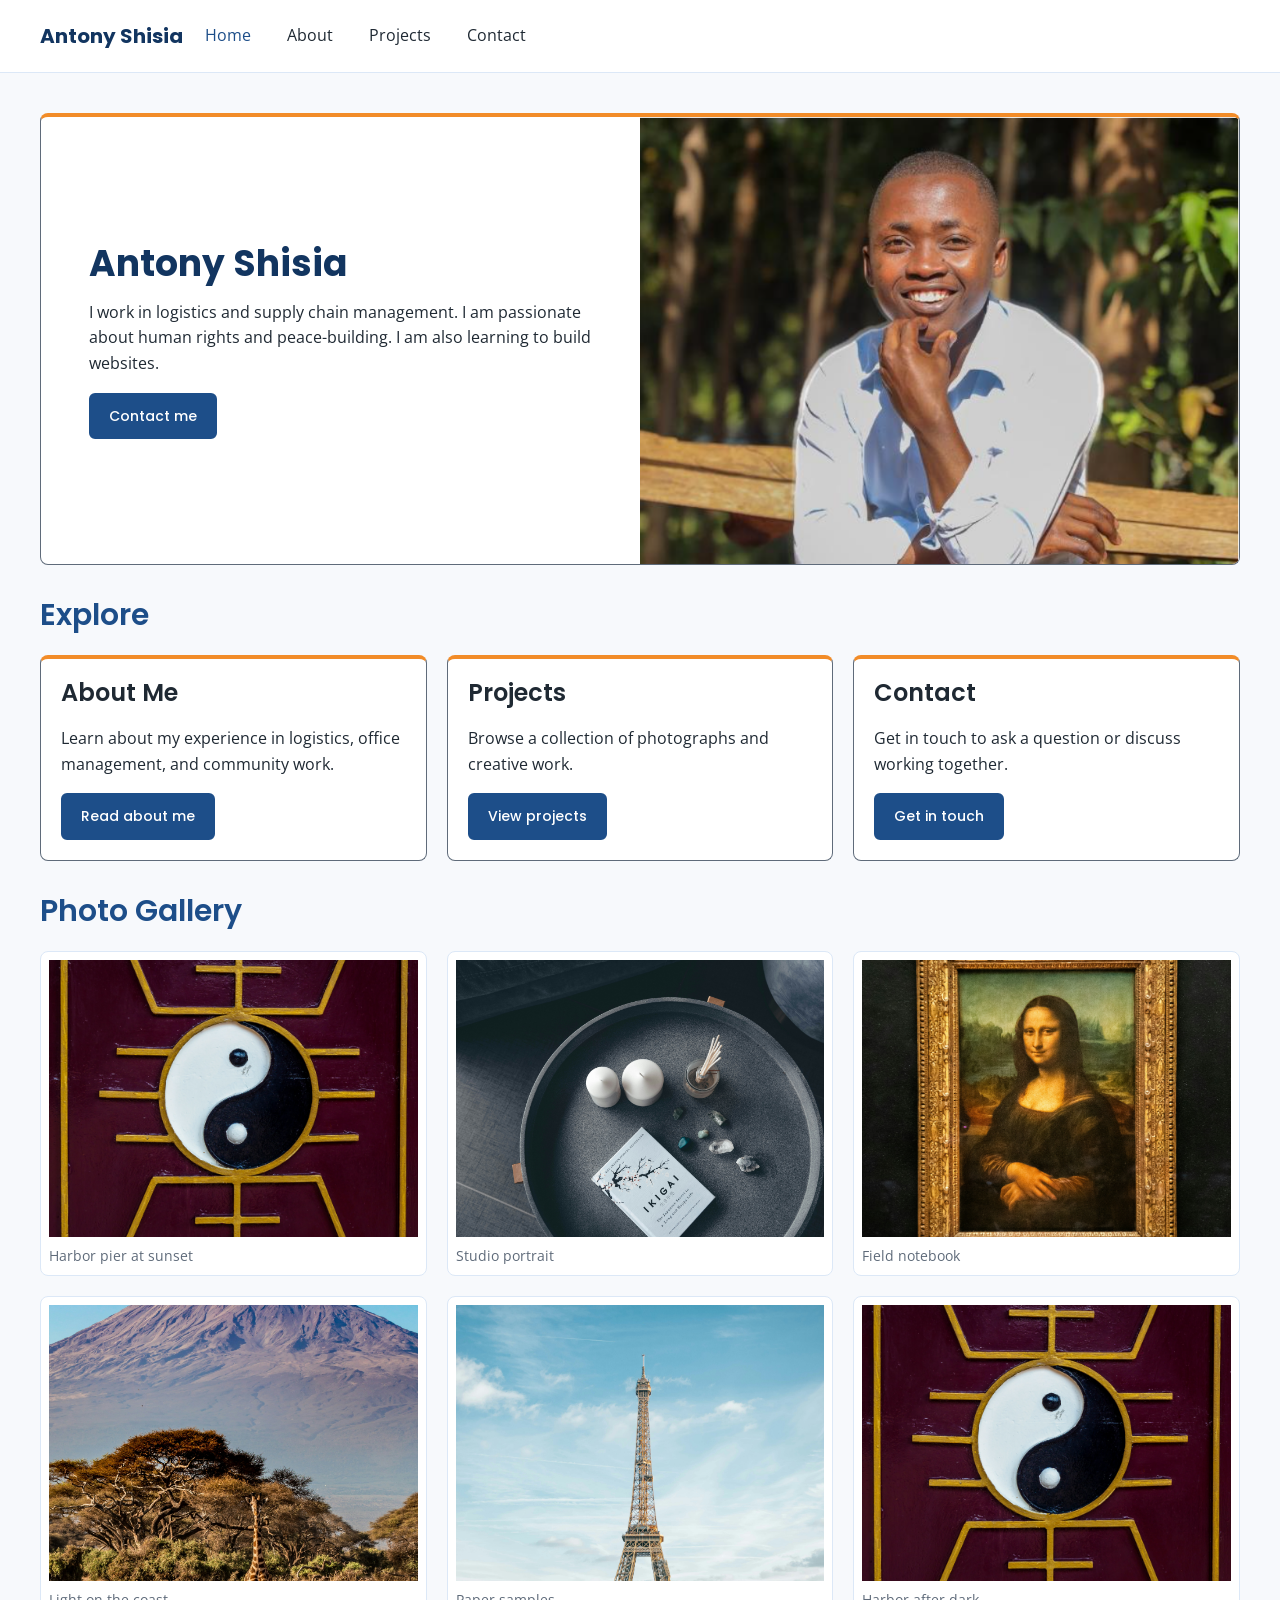
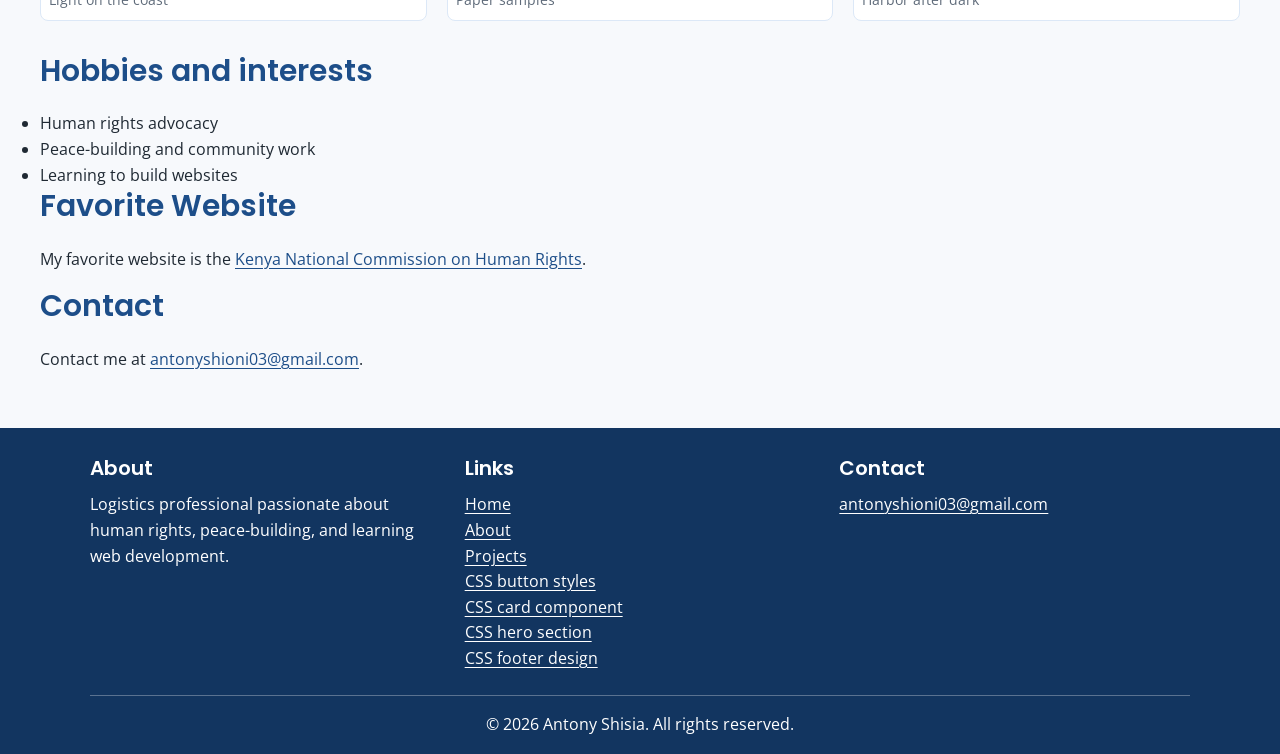
==== commit 3d031b33: "CSS Day 1: button styles" ====
--- a/index.html
+++ b/index.html
@@ -130,6 +130,10 @@
                     <li><a href="index.html">Home</a></li>
                     <li><a href="about.html">About</a></li>
                     <li><a href="projects.html">Projects</a></li>
+                    <li><a href="css-day-1-buttons.html">CSS button styles</a></li>
+                    <li><a href="css-day-2-card.html">CSS card component</a></li>
+                    <li><a href="css-day-3-hero.html">CSS hero section</a></li>
+                    <li><a href="css-day-5-footer.html">CSS footer design</a></li>
                 </ul>
             </nav>
             <section aria-labelledby="footer-contact-title">
--- a/styles.css
+++ b/styles.css
@@ -81,17 +81,20 @@
     color: var(--color-primary);
     text-decoration: underline;
     text-underline-offset: 3px;
-    transition: color 0.2s ease;
+    transition: color 0.3s ease;
 }
 
 a:hover {
-    color: var(--color-primary-dark);
+    color: var(--color-primary);
     text-decoration-color: var(--color-secondary);
 }
 
 a:focus-visible,
-button:focus-visible {
-    outline: 3px solid var(--color-secondary);
+button:focus-visible,
+input:focus-visible,
+select:focus-visible,
+textarea:focus-visible {
+    outline: 2px solid var(--color-primary);
     outline-offset: 2px;
 }
 
@@ -142,6 +145,12 @@
     border: 1px solid var(--color-primary-light);
     border-radius: 6px;
     cursor: pointer;
+    transition: background-color 0.3s ease, border-color 0.3s ease;
+}
+
+.nav-toggle-label:hover {
+    border-color: var(--color-primary);
+    background-color: var(--color-primary-light);
 }
 
 .nav-toggle-label span {
@@ -152,7 +161,7 @@
 }
 
 .nav-toggle:focus-visible + .nav-toggle-label {
-    outline: 3px solid var(--color-secondary);
+    outline: 2px solid var(--color-primary);
     outline-offset: 2px;
 }
 
@@ -190,7 +199,8 @@
 
 /* ===== Buttons ===== */
 .btn,
-.card-button {
+.card-button,
+.contact-form-panel button {
     display: inline-block;
     padding: 10px 18px;
     border: 2px solid var(--color-primary);
@@ -202,11 +212,14 @@
     font-weight: 500;
     text-decoration: none;
     cursor: pointer;
-    transition: background-color 0.2s ease, border-color 0.2s ease;
+    transition: transform 0.3s ease, box-shadow 0.3s ease, background-color 0.3s ease, border-color 0.3s ease;
 }
 
 .btn:hover,
-.card-button:hover {
+.card-button:hover,
+.contact-form-panel button:hover {
+    transform: translateY(-2px);
+    box-shadow: 0 4px 6px rgb(0 0 0 / 10%);
     background-color: var(--color-primary-dark);
     border-color: var(--color-primary-dark);
     color: #fff;
@@ -235,6 +248,11 @@
     border-top: 4px solid var(--color-secondary);
     border-radius: 8px;
     background-color: var(--color-surface);
+    transition: box-shadow 0.3s ease;
+}
+
+.card:hover {
+    box-shadow: 0 10px 20px rgb(0 0 0 / 10%);
 }
 
 .card img {
@@ -434,6 +452,10 @@
     min-height: 44px;
 }
 
+.contact-form-panel button:focus-visible {
+    outline-offset: 3px;
+}
+
 .contact-sidebar h2,
 .contact-sidebar h3 {
     font-size: var(--font-xl);
@@ -472,6 +494,10 @@
 
 .site-footer a {
     color: var(--color-surface);
+}
+
+.site-footer a:hover {
+    color: var(--color-secondary);
 }
 
 .copyright {
@@ -591,6 +617,17 @@
 
     .home-hero-content {
         padding: 48px;
+    }
+}
+
+@media (prefers-reduced-motion: reduce) {
+    *,
+    *::before,
+    *::after {
+        scroll-behavior: auto !important;
+        transition-duration: 0.01ms !important;
+        animation-duration: 0.01ms !important;
+        animation-iteration-count: 1 !important;
     }
 }
 
@@ -647,4 +684,347 @@
     width: 300px;
     padding: 20px;
     border: none;
+}
+
+/* ===== CSS Day 1: Buttons ===== */
+.challenge-page {
+    min-height: 100vh;
+}
+
+.challenge-header {
+    display: flex;
+    flex-wrap: wrap;
+    align-items: center;
+    justify-content: space-between;
+    gap: 12px 24px;
+    padding: 16px max(16px, calc((100% - 1100px) / 2));
+    background-color: var(--color-surface);
+    border-bottom: 1px solid var(--color-primary-light);
+}
+
+.challenge-header > a {
+    color: var(--color-primary-dark);
+    font-family: var(--font-heading);
+    font-size: var(--font-xl);
+    font-weight: 700;
+    text-decoration: none;
+}
+
+.challenge-header nav {
+    display: flex;
+    flex-wrap: wrap;
+    gap: 8px 16px;
+}
+
+.challenge-header nav a {
+    font-size: var(--font-sm);
+}
+
+.challenge-header nav a[aria-current="page"] {
+    font-weight: 700;
+}
+
+.challenge-main {
+    width: min(100% - 32px, 1000px);
+    margin: 0 auto;
+    padding: 40px 0;
+}
+
+.button-showcase {
+    display: flex;
+    flex-wrap: wrap;
+    align-items: center;
+    gap: 16px;
+    margin-top: 28px;
+    padding: 24px;
+    border: 1px solid var(--color-primary-light);
+    border-radius: 12px;
+    background-color: var(--color-surface);
+}
+
+.demo-button {
+    display: inline-flex;
+    min-height: 46px;
+    align-items: center;
+    justify-content: center;
+    padding: 10px 18px;
+    border: 2px solid transparent;
+    border-radius: 6px;
+    font: 600 var(--font-base) / 1.2 var(--font-heading);
+    text-align: center;
+    text-decoration: none;
+    cursor: pointer;
+    transition: transform 0.3s ease, box-shadow 0.3s ease, background-color 0.3s ease, color 0.3s ease, border-color 0.3s ease;
+}
+
+.demo-button:hover:not(:disabled) {
+    transform: translateY(-2px);
+    box-shadow: 0 4px 6px rgb(0 0 0 / 10%);
+}
+
+.demo-button-primary {
+    border-color: var(--color-primary);
+    background-color: var(--color-primary);
+    color: var(--color-surface);
+}
+
+.demo-button-primary:hover {
+    border-color: var(--color-primary-dark);
+    background-color: var(--color-primary-dark);
+    color: var(--color-surface);
+}
+
+.demo-button-secondary {
+    border-color: var(--color-primary);
+    background-color: transparent;
+    color: var(--color-primary);
+}
+
+.demo-button-secondary:hover {
+    background-color: var(--color-primary-light);
+}
+
+.demo-button-danger {
+    border-color: #b42318;
+    background-color: #b42318;
+    color: var(--color-surface);
+}
+
+.demo-button-danger:hover {
+    border-color: #8f1b13;
+    background-color: #8f1b13;
+    color: var(--color-surface);
+}
+
+.demo-button-disabled,
+.demo-button-disabled:hover {
+    border-color: #d1d5db;
+    background-color: #e5e7eb;
+    box-shadow: none;
+    color: #6b7280;
+    cursor: not-allowed;
+    opacity: 0.75;
+    transform: none;
+}
+
+/* ===== CSS Day 2: Card component ===== */
+.demo-card {
+    max-width: 420px;
+    margin-top: 28px;
+    overflow: hidden;
+    border: 1px solid var(--color-primary-light);
+    border-radius: 12px;
+    background-color: var(--color-surface);
+    box-shadow: 0 2px 8px rgb(31 41 51 / 8%);
+    transition: box-shadow 0.3s ease, transform 0.3s ease;
+}
+
+.demo-card:hover {
+    box-shadow: 0 10px 20px rgb(0 0 0 / 10%);
+    transform: translateY(-2px);
+}
+
+.demo-card img {
+    display: block;
+    width: 100%;
+    aspect-ratio: 16 / 10;
+    object-fit: cover;
+}
+
+.demo-card-content {
+    padding: 24px;
+}
+
+.demo-card-content h2 {
+    margin-bottom: 8px;
+}
+
+.demo-card-content p {
+    color: var(--color-muted);
+}
+
+.demo-card-tags {
+    display: flex;
+    flex-wrap: wrap;
+    gap: 8px;
+    margin: 0 0 20px;
+    list-style: none;
+}
+
+.demo-card-tags li {
+    padding: 4px 10px;
+    border-radius: 999px;
+    background-color: var(--color-primary-light);
+    color: var(--color-primary-dark);
+    font-size: var(--font-sm);
+}
+
+/* ===== CSS Day 3: Hero section ===== */
+.hero-demo-page {
+    display: flex;
+    flex-direction: column;
+}
+
+.hero-demo {
+    position: relative;
+    display: grid;
+    flex: 1;
+    min-height: 100vh;
+    place-items: center;
+    padding: 48px 20px;
+    background-image:
+        linear-gradient(rgb(10 25 43 / 68%), rgb(10 25 43 / 68%)),
+        url("images/stephan-bechert%20unsplash.jpg");
+    background-position: center;
+    background-size: cover;
+    color: var(--color-surface);
+    text-align: center;
+}
+
+.hero-demo-content {
+    width: min(100%, 760px);
+}
+
+.hero-demo-kicker {
+    margin-bottom: 12px;
+    color: #fbd19d;
+    font-size: var(--font-sm);
+    font-weight: 600;
+    letter-spacing: 0.12em;
+    text-transform: uppercase;
+}
+
+.hero-demo h1 {
+    color: var(--color-surface);
+    font-size: clamp(2.25rem, 8vw, 4.5rem);
+}
+
+.hero-demo-content > p:not(.hero-demo-kicker) {
+    max-width: 620px;
+    margin: 0 auto 24px;
+    font-size: clamp(1rem, 2.5vw, var(--font-lg));
+}
+
+/* ===== CSS Day 4: Form styling ===== */
+.contact-form-panel input:not([type="checkbox"]),
+.contact-form-panel select,
+.contact-form-panel textarea {
+    transition: border-color 0.2s ease, box-shadow 0.2s ease, background-color 0.2s ease;
+}
+
+.contact-form-panel input:not([type="checkbox"]):focus,
+.contact-form-panel select:focus,
+.contact-form-panel textarea:focus {
+    border-color: var(--color-primary);
+    box-shadow: 0 0 0 3px rgb(29 78 137 / 15%);
+}
+
+.contact-form-panel input:invalid:not(:placeholder-shown),
+.contact-form-panel textarea:invalid:not(:placeholder-shown) {
+    border-color: #b42318;
+    background-color: #fff8f7;
+}
+
+.contact-form-panel input:invalid:not(:placeholder-shown):focus,
+.contact-form-panel textarea:invalid:not(:placeholder-shown):focus {
+    box-shadow: 0 0 0 3px rgb(180 35 24 / 15%);
+}
+
+.contact-form-panel input:valid:not(:placeholder-shown),
+.contact-form-panel textarea:valid:not(:placeholder-shown) {
+    border-color: #16803c;
+}
+
+/* ===== CSS Day 5: Footer design ===== */
+.footer-demo-page {
+    display: flex;
+    min-height: 100vh;
+    flex-direction: column;
+}
+
+.footer-demo-page .challenge-main {
+    flex: 1;
+}
+
+.challenge-footer {
+    padding: 32px 16px 16px;
+    background-color: var(--color-primary-dark);
+    color: var(--color-surface);
+}
+
+.challenge-footer-columns {
+    display: grid;
+    grid-template-columns: 1fr;
+    gap: 24px;
+    width: min(100%, 1100px);
+    margin: 0 auto;
+}
+
+.challenge-footer h2 {
+    margin-bottom: 12px;
+    color: var(--color-surface);
+    font-size: var(--font-xl);
+}
+
+.challenge-footer p {
+    margin-bottom: 0;
+}
+
+.challenge-footer ul {
+    display: grid;
+    gap: 8px;
+    list-style: none;
+}
+
+.challenge-footer a {
+    color: var(--color-surface);
+}
+
+.challenge-footer a:hover {
+    color: #fbd19d;
+}
+
+.footer-social-list li {
+    display: flex;
+    align-items: center;
+    gap: 10px;
+}
+
+.footer-social-list span {
+    display: inline-grid;
+    width: 24px;
+    height: 24px;
+    place-items: center;
+    border: 1px solid rgb(255 255 255 / 55%);
+    border-radius: 50%;
+}
+
+.challenge-copyright {
+    width: min(100%, 1100px);
+    margin: 28px auto 0;
+    padding-top: 16px;
+    border-top: 1px solid rgb(255 255 255 / 30%);
+    text-align: center;
+}
+
+@media (min-width: 768px) {
+    .challenge-footer-columns {
+        grid-template-columns: repeat(2, minmax(0, 1fr));
+    }
+}
+
+@media (min-width: 1024px) {
+    .challenge-footer-columns {
+        grid-template-columns: repeat(4, minmax(0, 1fr));
+    }
+}
+
+@media (prefers-reduced-motion: reduce) {
+    .demo-button,
+    .demo-card,
+    .contact-form-panel input,
+    .contact-form-panel select,
+    .contact-form-panel textarea {
+        transition-duration: 0.01ms;
+    }
 }
